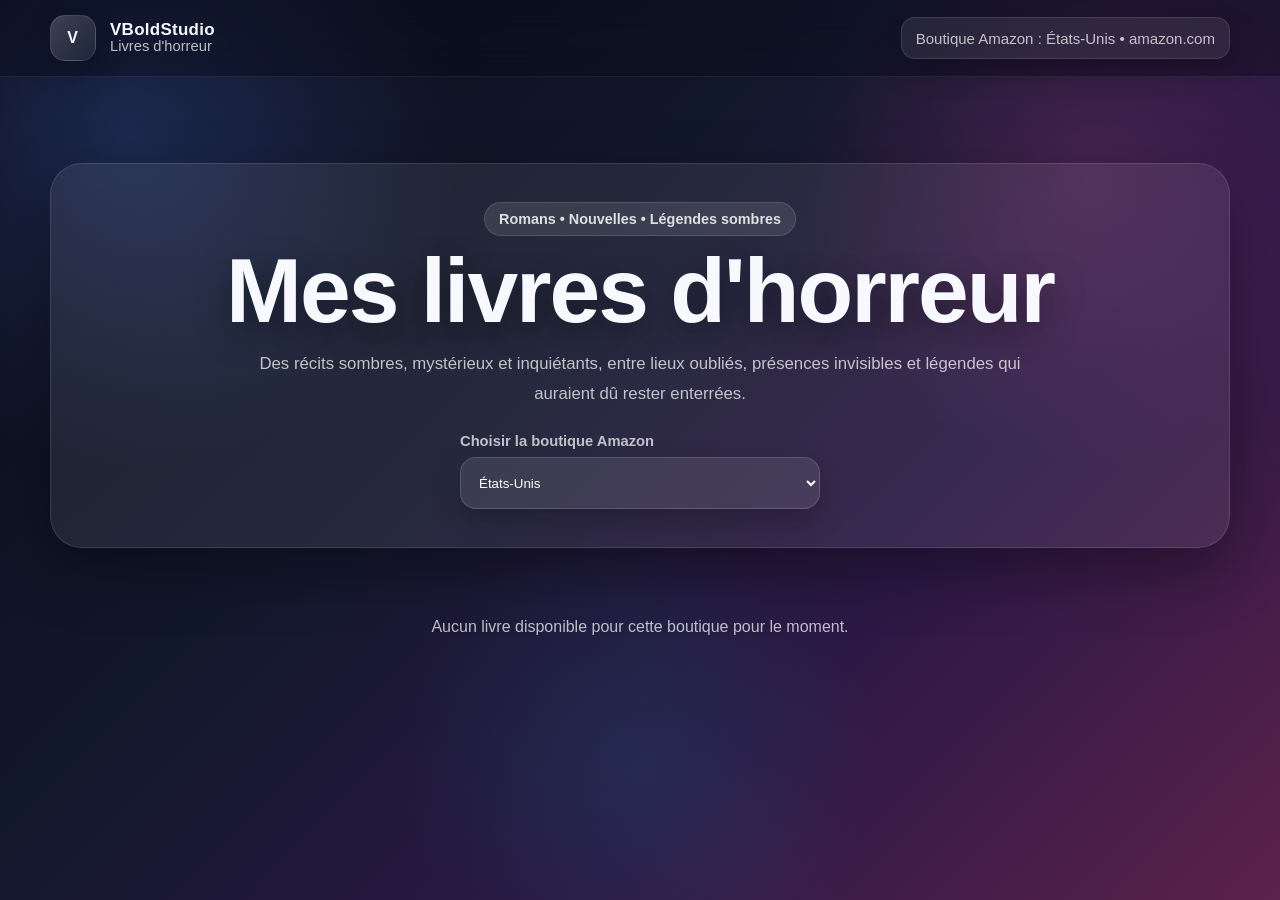
==== index.html @ 9770a22b "4" ====
﻿<!doctype html>
<html lang="fr">
<head>
  <meta charset="utf-8" />
  <meta name="viewport" content="width=device-width,initial-scale=1" />
  <title>Mes livres d'horreur</title>
  <meta name="description" content="Découvrez mes livres d'horreur, de mystère et de légendes sombres." />
  <link rel="stylesheet" href="css/style.css" />
</head>

<body>
  <header class="site-header">
    <div class="container nav">
      <a class="brand" href="index.html" aria-label="Retour à l'accueil">
        <div class="brand-mark">V</div>
        <div class="brand-text">
          <strong>VBoldStudio</strong>
          <span>Livres d'horreur</span>
        </div>
      </a>

      <div class="market-pill">
        <span id="marketNote">Boutique Amazon : détection…</span>
      </div>
    </div>
  </header>

  <main>
    <section class="hero">
      <div class="container">
        <div class="hero-card">
          <p class="eyebrow">Romans • Nouvelles • Légendes sombres</p>
          <h1>Mes livres d'horreur</h1>
          <p class="hero-text">
            Des récits sombres, mystérieux et inquiétants, entre lieux oubliés,
            présences invisibles et légendes qui auraient dû rester enterrées.
          </p>

          <div class="market-select-wrap">
            <label for="marketSelect">Choisir la boutique Amazon</label>
            <select id="marketSelect"></select>
          </div>
        </div>
      </div>
    </section>

    <section class="books-section">
      <div class="container">
        <div id="booksGrid" class="books-grid"></div>

        <p id="booksEmpty" class="books-empty" hidden>
          Aucun livre disponible pour cette boutique pour le moment.
        </p>
      </div>
    </section>
  </main>

  <script src="js/books.js"></script>
  <script src="js/index.js"></script>
</body>
</html>
---- css/style.css ----
﻿:root{
  --bg-1:#090b16;
  --bg-2:#12182c;
  --bg-3:#2c1845;
  --bg-4:#5b224c;
  --text:#f8f9ff;
  --muted:rgba(255,255,255,.72);
  --soft:rgba(255,255,255,.10);
  --soft-2:rgba(255,255,255,.16);
  --shadow:0 22px 60px rgba(0,0,0,.36);
  --shadow-soft:0 12px 30px rgba(0,0,0,.24);
  --max-width:1180px;
}

*{
  box-sizing:border-box;
}

html,
body{
  margin:0;
  padding:0;
}

body{
  min-height:100vh;
  font-family:"Segoe UI", Tahoma, Geneva, Verdana, sans-serif;
  color:var(--text);
  background:
    radial-gradient(circle at 10% 15%, rgba(88,130,255,.22), transparent 24%),
    radial-gradient(circle at 85% 20%, rgba(255,90,180,.16), transparent 22%),
    radial-gradient(circle at 50% 85%, rgba(0,220,255,.09), transparent 24%),
    linear-gradient(135deg, var(--bg-1), var(--bg-2) 38%, var(--bg-3) 68%, var(--bg-4));
  overflow-x:hidden;
}

body::before{
  content:"";
  position:fixed;
  inset:0;
  pointer-events:none;
  opacity:.16;
  background:
    linear-gradient(rgba(255,255,255,.04) 1px, transparent 1px),
    linear-gradient(90deg, rgba(255,255,255,.04) 1px, transparent 1px);
  background-size:38px 38px;
  mask-image:linear-gradient(to bottom, rgba(0,0,0,.5), rgba(0,0,0,.08));
}

a{
  color:inherit;
  text-decoration:none;
}

img{
  display:block;
  max-width:100%;
}

.container{
  width:min(var(--max-width), calc(100% - 32px));
  margin:0 auto;
}

.site-header{
  position:sticky;
  top:0;
  z-index:50;
  background:rgba(8,10,20,.36);
  border-bottom:1px solid rgba(255,255,255,.07);
  backdrop-filter:blur(16px);
  -webkit-backdrop-filter:blur(16px);
}

.nav{
  min-height:76px;
  display:flex;
  align-items:center;
  justify-content:space-between;
  gap:18px;
}

.brand{
  display:flex;
  align-items:center;
  gap:14px;
  min-width:0;
}

.brand-mark{
  width:46px;
  height:46px;
  border-radius:15px;
  display:grid;
  place-items:center;
  flex:0 0 46px;
  font-weight:900;
  letter-spacing:.06em;
  border:1px solid rgba(255,255,255,.14);
  background:linear-gradient(135deg, rgba(255,255,255,.20), rgba(255,255,255,.06));
  box-shadow:0 10px 28px rgba(0,0,0,.22);
}

.brand-text{
  display:flex;
  flex-direction:column;
  line-height:1.08;
}

.brand-text strong{
  font-size:1.06rem;
  letter-spacing:.3px;
}

.brand-text span{
  color:var(--muted);
  font-size:.92rem;
}

.market-pill span{
  display:inline-flex;
  align-items:center;
  min-height:42px;
  padding:10px 14px;
  border-radius:14px;
  background:rgba(255,255,255,.08);
  border:1px solid rgba(255,255,255,.11);
  color:var(--muted);
  box-shadow:var(--shadow-soft);
  text-align:center;
  font-size:.94rem;
}

.hero{
  padding:86px 0 26px;
}

.hero-card{
  position:relative;
  overflow:hidden;
  padding:38px;
  border-radius:32px;
  background:rgba(255,255,255,.075);
  border:1px solid rgba(255,255,255,.11);
  box-shadow:var(--shadow);
  text-align:center;
}

.eyebrow{
  margin:0 0 13px;
  display:inline-flex;
  align-items:center;
  justify-content:center;
  min-height:34px;
  padding:7px 14px;
  border-radius:999px;
  background:rgba(255,255,255,.10);
  border:1px solid rgba(255,255,255,.12);
  color:rgba(255,255,255,.84);
  font-size:.9rem;
  font-weight:700;
}

h1{
  margin:0 0 16px;
  font-size:clamp(3rem, 8vw, 5.7rem);
  line-height:.92;
  letter-spacing:-2px;
  text-shadow:0 12px 34px rgba(0,0,0,.40);
}

.hero-text{
  margin:0 auto 24px;
  max-width:780px;
  color:var(--muted);
  font-size:1.05rem;
  line-height:1.8;
}

.market-select-wrap{
  width:min(360px, 100%);
  margin:0 auto;
  text-align:left;
}

.market-select-wrap label{
  display:block;
  margin:0 0 8px;
  color:var(--muted);
  font-size:.92rem;
  font-weight:700;
}

.market-select-wrap select{
  width:100%;
  min-height:52px;
  padding:0 14px;
  border-radius:16px;
  border:1px solid rgba(255,255,255,.15);
  background:rgba(255,255,255,.09);
  color:#fff;
  outline:none;
  box-shadow:var(--shadow-soft);
}

.market-select-wrap option{
  color:#111;
}

.books-section{
  padding:22px 0 60px;
}

.books-grid{
  display:grid;
  grid-template-columns:repeat(4, minmax(0, 1fr));
  gap:22px;
}

.book-card{
  display:flex;
  flex-direction:column;
  min-height:100%;
  padding:16px;
  border-radius:26px;
  background:rgba(255,255,255,.075);
  border:1px solid rgba(255,255,255,.11);
  box-shadow:var(--shadow);
  transition:transform .26s ease, background .26s ease, border-color .26s ease;
}

.book-card:hover{
  transform:translateY(-7px);
  background:rgba(255,255,255,.11);
  border-color:rgba(255,255,255,.22);
}

.book-cover-link{
  display:block;
  border-radius:21px;
  overflow:hidden;
  background:rgba(255,255,255,.05);
  border:1px solid rgba(255,255,255,.10);
}

.book-cover{
  width:100%;
  aspect-ratio:2/3;
  object-fit:cover;
}

.book-title{
  margin:15px 0 14px;
  font-size:1.05rem;
  font-weight:900;
  line-height:1.28;
}

.amazon-btn{
  margin-top:auto;
  min-height:48px;
  width:100%;
  display:inline-flex;
  align-items:center;
  justify-content:center;
  padding:12px 15px;
  border-radius:15px;
  border:1px solid rgba(255,255,255,.15);
  background:rgba(255,255,255,.105);
  color:#fff;
  font-weight:850;
  text-align:center;
  transition:background .22s ease, transform .22s ease;
}

.amazon-btn:hover{
  background:rgba(255,255,255,.17);
  transform:translateY(-1px);
}

.books-empty{
  margin:22px 0 0;
  text-align:center;
  color:var(--muted);
}

.detail-section{
  padding:70px 0;
}

.detail-card{
  display:grid;
  grid-template-columns:minmax(260px, 380px) 1fr;
  gap:34px;
  align-items:start;
  padding:28px;
  border-radius:32px;
  background:rgba(255,255,255,.075);
  border:1px solid rgba(255,255,255,.11);
  box-shadow:var(--shadow);
}

.detail-cover{
  width:100%;
  border-radius:24px;
  overflow:hidden;
  border:1px solid rgba(255,255,255,.12);
  box-shadow:0 18px 44px rgba(0,0,0,.32);
}

.detail-cover img{
  width:100%;
  aspect-ratio:2/3;
  object-fit:cover;
}

.detail-content h1{
  margin:0 0 18px;
  font-size:clamp(2.2rem, 5vw, 4rem);
}

.detail-content p{
  margin:0 0 18px;
  color:rgba(255,255,255,.76);
  line-height:1.85;
  font-size:1.05rem;
}

.detail-actions{
  display:flex;
  flex-wrap:wrap;
  gap:12px;
  margin-top:24px;
}

.back-btn{
  min-height:48px;
  display:inline-flex;
  align-items:center;
  justify-content:center;
  padding:12px 16px;
  border-radius:15px;
  border:1px solid rgba(255,255,255,.13);
  background:rgba(255,255,255,.07);
  font-weight:800;
}

@media (max-width:1060px){
  .books-grid{
    grid-template-columns:repeat(3, minmax(0, 1fr));
  }
}

@media (max-width:820px){
  .detail-card{
    grid-template-columns:1fr;
  }

  .detail-cover{
    max-width:420px;
    margin:0 auto;
  }
}

@media (max-width:760px){
  .container{
    width:min(var(--max-width), calc(100% - 24px));
  }

  .nav{
    min-height:auto;
    padding:13px 0;
    flex-direction:column;
    justify-content:center;
  }

  .market-pill,
  .market-pill span{
    width:100%;
    justify-content:center;
  }

  .hero{
    padding:48px 0 20px;
  }

  .hero-card{
    padding:25px;
  }

  .books-grid{
    grid-template-columns:repeat(2, minmax(0, 1fr));
    gap:14px;
  }

  .book-card{
    padding:13px;
    border-radius:22px;
  }
}

@media (max-width:520px){
  .container{
    width:min(var(--max-width), calc(100% - 18px));
  }

  .hero-card,
  .detail-card{
    padding:20px 16px;
    border-radius:26px;
  }

  .books-grid{
    grid-template-columns:1fr;
  }
}
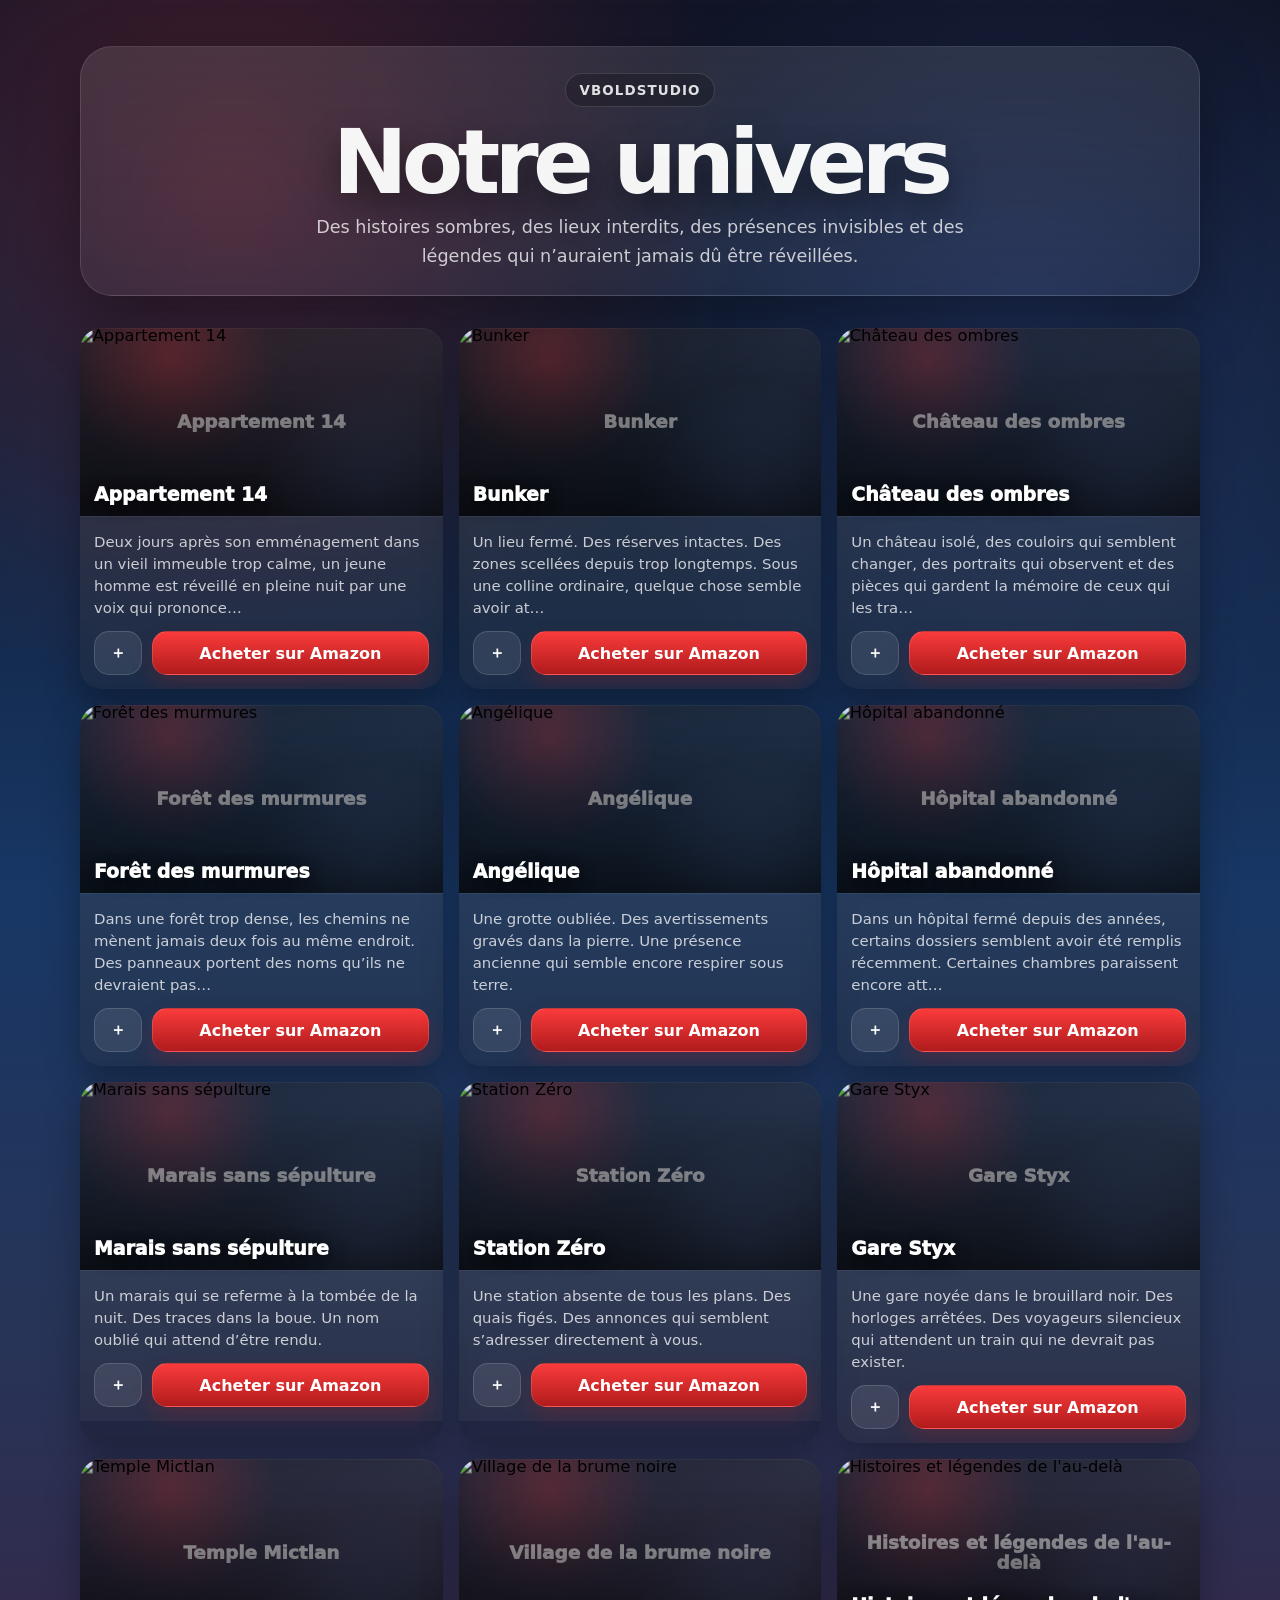
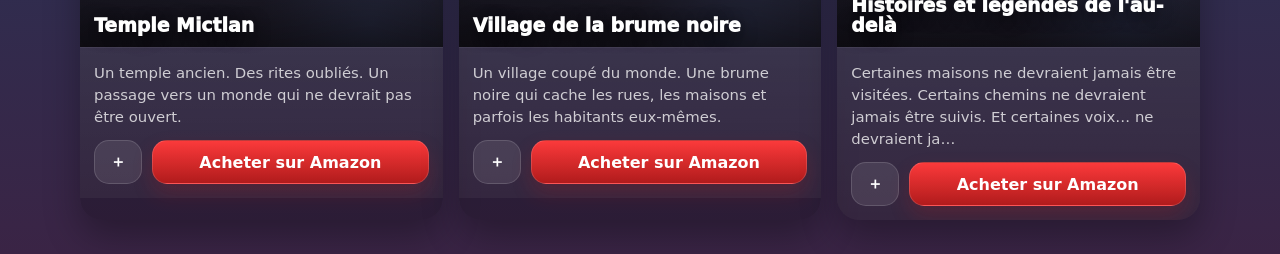
==== commit c2714bef: "4" ====
--- a/index.html
+++ b/index.html
@@ -1,59 +1,46 @@
-﻿<!doctype html>
+<!doctype html>
 <html lang="fr">
 <head>
   <meta charset="utf-8" />
-  <meta name="viewport" content="width=device-width,initial-scale=1" />
-  <title>Mes livres d'horreur</title>
-  <meta name="description" content="Découvrez mes livres d'horreur, de mystère et de légendes sombres." />
+  <meta name="viewport" content="width=device-width,initial-scale=1,viewport-fit=cover" />
+  <title>Notre univers | VBoldStudio</title>
+  <meta name="description" content="Découvrez notre univers d’horreur : romans, nouvelles et légendes sombres." />
   <link rel="stylesheet" href="css/style.css" />
 </head>
 
 <body>
-  <header class="site-header">
-    <div class="container nav">
-      <a class="brand" href="index.html" aria-label="Retour à l'accueil">
-        <div class="brand-mark">V</div>
-        <div class="brand-text">
-          <strong>VBoldStudio</strong>
-          <span>Livres d'horreur</span>
-        </div>
-      </a>
-
-      <div class="market-pill">
-        <span id="marketNote">Boutique Amazon : détection…</span>
-      </div>
-    </div>
-  </header>
-
-  <main>
-    <section class="hero">
-      <div class="container">
-        <div class="hero-card">
-          <p class="eyebrow">Romans • Nouvelles • Légendes sombres</p>
-          <h1>Mes livres d'horreur</h1>
-          <p class="hero-text">
-            Des récits sombres, mystérieux et inquiétants, entre lieux oubliés,
-            présences invisibles et légendes qui auraient dû rester enterrées.
-          </p>
-
-          <div class="market-select-wrap">
-            <label for="marketSelect">Choisir la boutique Amazon</label>
-            <select id="marketSelect"></select>
-          </div>
-        </div>
+  <main class="page-shell">
+    <section class="hero" aria-labelledby="mainTitle">
+      <div class="hero-inner">
+        <div class="studio-pill">VBoldStudio</div>
+        <h1 id="mainTitle">Notre univers</h1>
+        <p class="hero-text">
+          Des histoires sombres, des lieux interdits, des présences invisibles et des légendes qui n’auraient jamais dû être réveillées.
+        </p>
       </div>
     </section>
 
-    <section class="books-section">
-      <div class="container">
-        <div id="booksGrid" class="books-grid"></div>
-
-        <p id="booksEmpty" class="books-empty" hidden>
-          Aucun livre disponible pour cette boutique pour le moment.
-        </p>
-      </div>
+    <section class="books-section" aria-label="Livres disponibles">
+      <div id="booksGrid" class="books-grid"></div>
     </section>
   </main>
+
+  <div id="bookModal" class="book-modal" hidden aria-hidden="true">
+    <div class="book-modal-backdrop" data-close-modal></div>
+    <article class="book-modal-card" role="dialog" aria-modal="true" aria-labelledby="modalTitle">
+      <button class="modal-close" type="button" data-close-modal aria-label="Fermer">×</button>
+      <div class="modal-cover-wrap">
+        <img id="modalCover" class="modal-cover" alt="" />
+        <div id="modalCoverFallback" class="modal-cover-fallback" hidden></div>
+      </div>
+      <div class="modal-content">
+        <p class="modal-kicker">Livre d’horreur</p>
+        <h2 id="modalTitle"></h2>
+        <div id="modalSummary" class="modal-summary"></div>
+        <a id="modalAmazonBtn" class="amazon-btn amazon-btn-main" href="#" target="_blank" rel="noopener noreferrer">Acheter sur Amazon</a>
+      </div>
+    </article>
+  </div>
 
   <script src="js/books.js"></script>
   <script src="js/index.js"></script>
--- a/css/style.css
+++ b/css/style.css
@@ -1,416 +1,368 @@
-﻿:root{
-  --bg-1:#090b16;
-  --bg-2:#12182c;
-  --bg-3:#2c1845;
-  --bg-4:#5b224c;
-  --text:#f8f9ff;
-  --muted:rgba(255,255,255,.72);
-  --soft:rgba(255,255,255,.10);
-  --soft-2:rgba(255,255,255,.16);
-  --shadow:0 22px 60px rgba(0,0,0,.36);
-  --shadow-soft:0 12px 30px rgba(0,0,0,.24);
-  --max-width:1180px;
-}
-
-*{
-  box-sizing:border-box;
-}
-
-html,
-body{
-  margin:0;
-  padding:0;
-}
-
+:root{
+  --vc-bg0:#101426;
+  --vc-bg1:#171d34;
+  --vc-bg2:#1d2947;
+  --vc-accent:#ff3b3b;
+  --vc-accent2:#b71b1b;
+  --vc-gold:#ffd27a;
+  --vc-text:rgba(255,255,255,.96);
+  --vc-muted:rgba(255,255,255,.76);
+  --vc-soft:rgba(255,255,255,.10);
+  --vc-border:rgba(255,255,255,.13);
+  --vc-shadow:0 24px 60px rgba(0,0,0,.38);
+  --vc-card-r:22px;
+}
+
+*{ box-sizing:border-box; }
+html,body{ margin:0; padding:0; min-height:100%; }
+html{ background:#101426; }
 body{
   min-height:100vh;
-  font-family:"Segoe UI", Tahoma, Geneva, Verdana, sans-serif;
-  color:var(--text);
+  color:var(--vc-text);
+  font-family:Inter, "Segoe UI", system-ui, -apple-system, BlinkMacSystemFont, Arial, sans-serif;
+  overflow-x:hidden;
   background:
-    radial-gradient(circle at 10% 15%, rgba(88,130,255,.22), transparent 24%),
-    radial-gradient(circle at 85% 20%, rgba(255,90,180,.16), transparent 22%),
-    radial-gradient(circle at 50% 85%, rgba(0,220,255,.09), transparent 24%),
-    linear-gradient(135deg, var(--bg-1), var(--bg-2) 38%, var(--bg-3) 68%, var(--bg-4));
-  overflow-x:hidden;
-}
-
+    radial-gradient(circle at 18% 10%, rgba(255,59,59,.22), transparent 26%),
+    radial-gradient(circle at 80% 18%, rgba(94,130,255,.17), transparent 24%),
+    linear-gradient(180deg,#101426 0%,#11203a 22%,#183765 48%,#273457 72%,#3a2445 100%);
+}
 body::before{
   content:"";
   position:fixed;
   inset:0;
   pointer-events:none;
-  opacity:.16;
+  opacity:.18;
   background:
-    linear-gradient(rgba(255,255,255,.04) 1px, transparent 1px),
+    linear-gradient(rgba(255,255,255,.045) 1px, transparent 1px),
     linear-gradient(90deg, rgba(255,255,255,.04) 1px, transparent 1px);
   background-size:38px 38px;
-  mask-image:linear-gradient(to bottom, rgba(0,0,0,.5), rgba(0,0,0,.08));
-}
-
-a{
-  color:inherit;
-  text-decoration:none;
-}
-
-img{
-  display:block;
-  max-width:100%;
-}
-
-.container{
-  width:min(var(--max-width), calc(100% - 32px));
+  mask-image:linear-gradient(to bottom, rgba(0,0,0,.8), rgba(0,0,0,.04));
+}
+a{ color:inherit; text-decoration:none; }
+button{ font:inherit; }
+img{ display:block; max-width:100%; }
+
+.page-shell{
+  position:relative;
+  z-index:1;
+  width:min(1120px, calc(100% - 24px));
   margin:0 auto;
-}
-
-.site-header{
-  position:sticky;
-  top:0;
-  z-index:50;
-  background:rgba(8,10,20,.36);
-  border-bottom:1px solid rgba(255,255,255,.07);
-  backdrop-filter:blur(16px);
-  -webkit-backdrop-filter:blur(16px);
-}
-
-.nav{
-  min-height:76px;
-  display:flex;
-  align-items:center;
-  justify-content:space-between;
-  gap:18px;
-}
-
-.brand{
-  display:flex;
-  align-items:center;
-  gap:14px;
-  min-width:0;
-}
-
-.brand-mark{
-  width:46px;
-  height:46px;
-  border-radius:15px;
-  display:grid;
-  place-items:center;
-  flex:0 0 46px;
-  font-weight:900;
-  letter-spacing:.06em;
-  border:1px solid rgba(255,255,255,.14);
-  background:linear-gradient(135deg, rgba(255,255,255,.20), rgba(255,255,255,.06));
-  box-shadow:0 10px 28px rgba(0,0,0,.22);
-}
-
-.brand-text{
-  display:flex;
-  flex-direction:column;
-  line-height:1.08;
-}
-
-.brand-text strong{
-  font-size:1.06rem;
-  letter-spacing:.3px;
-}
-
-.brand-text span{
-  color:var(--muted);
-  font-size:.92rem;
-}
-
-.market-pill span{
-  display:inline-flex;
-  align-items:center;
-  min-height:42px;
-  padding:10px 14px;
-  border-radius:14px;
-  background:rgba(255,255,255,.08);
-  border:1px solid rgba(255,255,255,.11);
-  color:var(--muted);
-  box-shadow:var(--shadow-soft);
+  padding:calc(22px + env(safe-area-inset-top)) 0 max(34px, calc(28px + env(safe-area-inset-bottom)));
+}
+
+.hero{
+  min-height:220px;
+  display:flex;
+  align-items:flex-end;
+  justify-content:center;
+  padding:24px 0 18px;
+}
+.hero-inner{
+  width:100%;
   text-align:center;
-  font-size:.94rem;
-}
-
-.hero{
-  padding:86px 0 26px;
-}
-
-.hero-card{
-  position:relative;
-  overflow:hidden;
-  padding:38px;
+  padding:26px 18px 24px;
   border-radius:32px;
-  background:rgba(255,255,255,.075);
-  border:1px solid rgba(255,255,255,.11);
-  box-shadow:var(--shadow);
-  text-align:center;
-}
-
-.eyebrow{
-  margin:0 0 13px;
+  border:1px solid rgba(255,255,255,.12);
+  background:linear-gradient(180deg, rgba(255,255,255,.105), rgba(255,255,255,.052));
+  box-shadow:var(--vc-shadow);
+  backdrop-filter:blur(10px);
+  -webkit-backdrop-filter:blur(10px);
+}
+.studio-pill{
   display:inline-flex;
   align-items:center;
   justify-content:center;
   min-height:34px;
   padding:7px 14px;
   border-radius:999px;
-  background:rgba(255,255,255,.10);
-  border:1px solid rgba(255,255,255,.12);
-  color:rgba(255,255,255,.84);
-  font-size:.9rem;
-  font-weight:700;
-}
-
+  color:rgba(255,255,255,.86);
+  background:rgba(0,0,0,.22);
+  border:1px solid rgba(255,255,255,.13);
+  font-size:.84rem;
+  font-weight:850;
+  letter-spacing:.08em;
+  text-transform:uppercase;
+}
 h1{
-  margin:0 0 16px;
-  font-size:clamp(3rem, 8vw, 5.7rem);
+  margin:14px 0 10px;
+  font-size:clamp(2.55rem, 11vw, 5.6rem);
   line-height:.92;
-  letter-spacing:-2px;
-  text-shadow:0 12px 34px rgba(0,0,0,.40);
-}
-
+  letter-spacing:-.065em;
+  text-shadow:0 14px 34px rgba(0,0,0,.48);
+}
 .hero-text{
-  margin:0 auto 24px;
-  max-width:780px;
-  color:var(--muted);
-  font-size:1.05rem;
-  line-height:1.8;
-}
-
-.market-select-wrap{
-  width:min(360px, 100%);
+  width:min(720px, 100%);
   margin:0 auto;
-  text-align:left;
-}
-
-.market-select-wrap label{
-  display:block;
-  margin:0 0 8px;
-  color:var(--muted);
-  font-size:.92rem;
-  font-weight:700;
-}
-
-.market-select-wrap select{
-  width:100%;
-  min-height:52px;
-  padding:0 14px;
-  border-radius:16px;
-  border:1px solid rgba(255,255,255,.15);
-  background:rgba(255,255,255,.09);
-  color:#fff;
-  outline:none;
-  box-shadow:var(--shadow-soft);
-}
-
-.market-select-wrap option{
-  color:#111;
-}
-
-.books-section{
-  padding:22px 0 60px;
-}
-
+  color:var(--vc-muted);
+  font-size:clamp(.98rem, 3.7vw, 1.1rem);
+  line-height:1.65;
+}
+
+.books-section{ padding:14px 0 0; }
 .books-grid{
   display:grid;
-  grid-template-columns:repeat(4, minmax(0, 1fr));
-  gap:22px;
-}
-
+  grid-template-columns:repeat(3, minmax(0, 1fr));
+  gap:16px;
+}
 .book-card{
+  position:relative;
+  overflow:hidden;
+  min-height:310px;
+  border:0;
+  border-radius:var(--vc-card-r);
+  background:rgba(0,0,0,.22);
+  box-shadow:0 16px 36px rgba(0,0,0,.30), 0 1px 0 rgba(255,255,255,.05) inset;
+  transform:translateZ(0);
+}
+.book-visual-button{
+  position:relative;
+  display:block;
+  width:100%;
+  height:188px;
+  padding:0;
+  border:0;
+  cursor:pointer;
+  background:linear-gradient(135deg, rgba(255,255,255,.08), rgba(255,255,255,.02));
+  text-align:left;
+  -webkit-tap-highlight-color:transparent;
+}
+.book-card-img{
+  width:100%;
+  height:100%;
+  object-fit:cover;
+  object-position:center;
+  filter:saturate(.96) contrast(1.06);
+  transform:scale(1.02);
+}
+.book-image-fallback{
+  position:absolute;
+  inset:0;
+  display:flex;
+  align-items:center;
+  justify-content:center;
+  padding:18px;
+  color:rgba(255,255,255,.72);
+  text-align:center;
+  font-weight:950;
+  font-size:1.15rem;
+  line-height:1.12;
+  background:
+    radial-gradient(circle at 25% 18%, rgba(255,59,59,.26), transparent 34%),
+    radial-gradient(circle at 80% 88%, rgba(120,160,255,.20), transparent 34%),
+    linear-gradient(135deg, rgba(0,0,0,.26), rgba(255,255,255,.065));
+}
+.book-visual-button::after{
+  content:"";
+  position:absolute;
+  inset:0;
+  pointer-events:none;
+  background:linear-gradient(180deg, rgba(0,0,0,.02), rgba(0,0,0,.70));
+}
+.book-title-overlay{
+  position:absolute;
+  left:14px;
+  right:14px;
+  bottom:12px;
+  z-index:2;
+  color:#fff;
+  font-size:1.18rem;
+  line-height:1.08;
+  font-weight:950;
+  text-shadow:0 4px 16px rgba(0,0,0,.72);
+}
+.book-body{
+  min-height:122px;
   display:flex;
   flex-direction:column;
-  min-height:100%;
-  padding:16px;
-  border-radius:26px;
-  background:rgba(255,255,255,.075);
-  border:1px solid rgba(255,255,255,.11);
-  box-shadow:var(--shadow);
-  transition:transform .26s ease, background .26s ease, border-color .26s ease;
-}
-
-.book-card:hover{
-  transform:translateY(-7px);
-  background:rgba(255,255,255,.11);
-  border-color:rgba(255,255,255,.22);
-}
-
-.book-cover-link{
-  display:block;
-  border-radius:21px;
+  gap:12px;
+  padding:14px;
+  background:linear-gradient(180deg, rgba(255,255,255,.085), rgba(255,255,255,.045));
+  border-top:1px solid rgba(255,255,255,.10);
+}
+.book-short{
+  margin:0;
+  color:rgba(255,255,255,.76);
+  font-size:.93rem;
+  line-height:1.48;
+}
+.book-actions{
+  display:flex;
+  gap:10px;
+  align-items:center;
+  margin-top:auto;
+}
+.details-btn,
+.amazon-btn{
+  min-height:44px;
+  display:inline-flex;
+  align-items:center;
+  justify-content:center;
+  border-radius:15px;
+  border:1px solid rgba(255,255,255,.14);
+  font-weight:900;
+  text-align:center;
+  cursor:pointer;
+  -webkit-tap-highlight-color:transparent;
+}
+.details-btn{
+  flex:0 0 auto;
+  width:48px;
+  padding:0;
+  color:#fff;
+  background:rgba(255,255,255,.095);
+}
+.amazon-btn{
+  flex:1 1 auto;
+  padding:11px 13px;
+  color:#fff;
+  background:linear-gradient(180deg, rgba(255,59,59,.98), rgba(183,27,27,.96));
+  box-shadow:0 10px 20px rgba(183,27,27,.22);
+}
+.book-card,
+.amazon-btn,
+.details-btn{
+  transition:transform .2s ease, filter .2s ease, background .2s ease;
+}
+@media (hover:hover){
+  .book-card:hover{ transform:translateY(-4px); }
+  .amazon-btn:hover,.details-btn:hover{ filter:brightness(1.08); transform:translateY(-1px); }
+}
+
+.book-modal{
+  position:fixed;
+  inset:0;
+  z-index:999;
+  display:flex;
+  align-items:center;
+  justify-content:center;
+  padding:18px;
+}
+.book-modal[hidden]{ display:none; }
+.book-modal-backdrop{
+  position:absolute;
+  inset:0;
+  background:rgba(2,4,10,.76);
+  backdrop-filter:blur(10px);
+  -webkit-backdrop-filter:blur(10px);
+}
+.book-modal-card{
+  position:relative;
+  width:min(920px, 100%);
+  max-height:min(88vh, 860px);
+  display:grid;
+  grid-template-columns:minmax(230px, 330px) 1fr;
+  gap:18px;
+  padding:18px;
+  overflow:auto;
+  border-radius:30px;
+  border:1px solid rgba(255,255,255,.15);
+  background:linear-gradient(180deg, rgba(28,34,60,.98), rgba(17,22,42,.98));
+  box-shadow:0 28px 80px rgba(0,0,0,.58);
+}
+.modal-close{
+  position:absolute;
+  top:12px;
+  right:12px;
+  z-index:5;
+  width:42px;
+  height:42px;
+  border:1px solid rgba(255,255,255,.17);
+  border-radius:999px;
+  color:#fff;
+  background:rgba(0,0,0,.34);
+  font-size:1.7rem;
+  line-height:1;
+  cursor:pointer;
+}
+.modal-cover-wrap{
+  position:relative;
   overflow:hidden;
-  background:rgba(255,255,255,.05);
-  border:1px solid rgba(255,255,255,.10);
-}
-
-.book-cover{
+  min-height:360px;
+  border-radius:24px;
+  border:1px solid rgba(255,255,255,.13);
+  background:rgba(0,0,0,.18);
+}
+.modal-cover{
   width:100%;
-  aspect-ratio:2/3;
+  height:100%;
+  min-height:360px;
   object-fit:cover;
 }
-
-.book-title{
-  margin:15px 0 14px;
-  font-size:1.05rem;
-  font-weight:900;
-  line-height:1.28;
-}
-
-.amazon-btn{
-  margin-top:auto;
-  min-height:48px;
-  width:100%;
-  display:inline-flex;
-  align-items:center;
-  justify-content:center;
-  padding:12px 15px;
-  border-radius:15px;
-  border:1px solid rgba(255,255,255,.15);
-  background:rgba(255,255,255,.105);
-  color:#fff;
-  font-weight:850;
+.modal-cover-fallback{
+  position:absolute;
+  inset:0;
+  display:flex;
+  align-items:center;
+  justify-content:center;
+  padding:22px;
   text-align:center;
-  transition:background .22s ease, transform .22s ease;
-}
-
-.amazon-btn:hover{
-  background:rgba(255,255,255,.17);
-  transform:translateY(-1px);
-}
-
-.books-empty{
-  margin:22px 0 0;
-  text-align:center;
-  color:var(--muted);
-}
-
-.detail-section{
-  padding:70px 0;
-}
-
-.detail-card{
-  display:grid;
-  grid-template-columns:minmax(260px, 380px) 1fr;
-  gap:34px;
-  align-items:start;
-  padding:28px;
-  border-radius:32px;
-  background:rgba(255,255,255,.075);
-  border:1px solid rgba(255,255,255,.11);
-  box-shadow:var(--shadow);
-}
-
-.detail-cover{
-  width:100%;
-  border-radius:24px;
-  overflow:hidden;
-  border:1px solid rgba(255,255,255,.12);
-  box-shadow:0 18px 44px rgba(0,0,0,.32);
-}
-
-.detail-cover img{
-  width:100%;
-  aspect-ratio:2/3;
-  object-fit:cover;
-}
-
-.detail-content h1{
-  margin:0 0 18px;
-  font-size:clamp(2.2rem, 5vw, 4rem);
-}
-
-.detail-content p{
-  margin:0 0 18px;
-  color:rgba(255,255,255,.76);
-  line-height:1.85;
-  font-size:1.05rem;
-}
-
-.detail-actions{
-  display:flex;
-  flex-wrap:wrap;
-  gap:12px;
-  margin-top:24px;
-}
-
-.back-btn{
-  min-height:48px;
-  display:inline-flex;
-  align-items:center;
-  justify-content:center;
-  padding:12px 16px;
-  border-radius:15px;
-  border:1px solid rgba(255,255,255,.13);
-  background:rgba(255,255,255,.07);
-  font-weight:800;
-}
-
-@media (max-width:1060px){
-  .books-grid{
-    grid-template-columns:repeat(3, minmax(0, 1fr));
+  font-size:1.45rem;
+  line-height:1.1;
+  font-weight:950;
+  color:rgba(255,255,255,.78);
+  background:
+    radial-gradient(circle at 22% 20%, rgba(255,59,59,.28), transparent 36%),
+    linear-gradient(135deg, rgba(255,255,255,.08), rgba(0,0,0,.22));
+}
+.modal-content{
+  min-width:0;
+  padding:10px 8px 8px;
+}
+.modal-kicker{
+  margin:0 0 8px;
+  color:var(--vc-gold);
+  font-size:.82rem;
+  font-weight:950;
+  letter-spacing:.11em;
+  text-transform:uppercase;
+}
+.modal-content h2{
+  margin:0 0 14px;
+  font-size:clamp(2rem, 5vw, 3.6rem);
+  line-height:.95;
+  letter-spacing:-.045em;
+}
+.modal-summary p{
+  margin:0 0 13px;
+  color:rgba(255,255,255,.78);
+  font-size:1rem;
+  line-height:1.7;
+}
+.amazon-btn-main{
+  width:min(340px, 100%);
+  margin-top:8px;
+}
+
+@media (max-width:900px){
+  .books-grid{ grid-template-columns:repeat(2, minmax(0, 1fr)); }
+}
+@media (max-width:640px){
+  .page-shell{ width:min(100% - 16px, 1120px); padding-top:12px; }
+  .hero{ min-height:auto; padding:12px 0 12px; }
+  .hero-inner{ padding:22px 14px 20px; border-radius:26px; }
+  .books-grid{ grid-template-columns:1fr; gap:13px; }
+  .book-card{ min-height:0; border-radius:20px; }
+  .book-visual-button{ height:168px; }
+  .book-body{ padding:13px; }
+  .book-short{ font-size:.92rem; }
+  .book-modal{ align-items:flex-end; padding:10px; }
+  .book-modal-card{
+    width:100%;
+    max-height:92vh;
+    grid-template-columns:1fr;
+    gap:12px;
+    padding:12px;
+    border-radius:25px;
   }
-}
-
-@media (max-width:820px){
-  .detail-card{
-    grid-template-columns:1fr;
-  }
-
-  .detail-cover{
-    max-width:420px;
-    margin:0 auto;
-  }
-}
-
-@media (max-width:760px){
-  .container{
-    width:min(var(--max-width), calc(100% - 24px));
-  }
-
-  .nav{
-    min-height:auto;
-    padding:13px 0;
-    flex-direction:column;
-    justify-content:center;
-  }
-
-  .market-pill,
-  .market-pill span{
-    width:100%;
-    justify-content:center;
-  }
-
-  .hero{
-    padding:48px 0 20px;
-  }
-
-  .hero-card{
-    padding:25px;
-  }
-
-  .books-grid{
-    grid-template-columns:repeat(2, minmax(0, 1fr));
-    gap:14px;
-  }
-
-  .book-card{
-    padding:13px;
-    border-radius:22px;
-  }
-}
-
-@media (max-width:520px){
-  .container{
-    width:min(var(--max-width), calc(100% - 18px));
-  }
-
-  .hero-card,
-  .detail-card{
-    padding:20px 16px;
-    border-radius:26px;
-  }
-
-  .books-grid{
-    grid-template-columns:1fr;
-  }
-}
+  .modal-cover-wrap{ min-height:0; max-width:260px; width:100%; margin:0 auto; }
+  .modal-cover{ min-height:0; aspect-ratio:2/3; }
+  .modal-cover-fallback{ font-size:1.15rem; }
+  .modal-content{ padding:0 2px 4px; }
+  .modal-summary p{ font-size:.96rem; line-height:1.58; }
+  .amazon-btn-main{ width:100%; }
+}
+@media (max-width:360px){
+  .book-visual-button{ height:148px; }
+  .book-actions{ gap:8px; }
+  .amazon-btn{ font-size:.92rem; }
+}
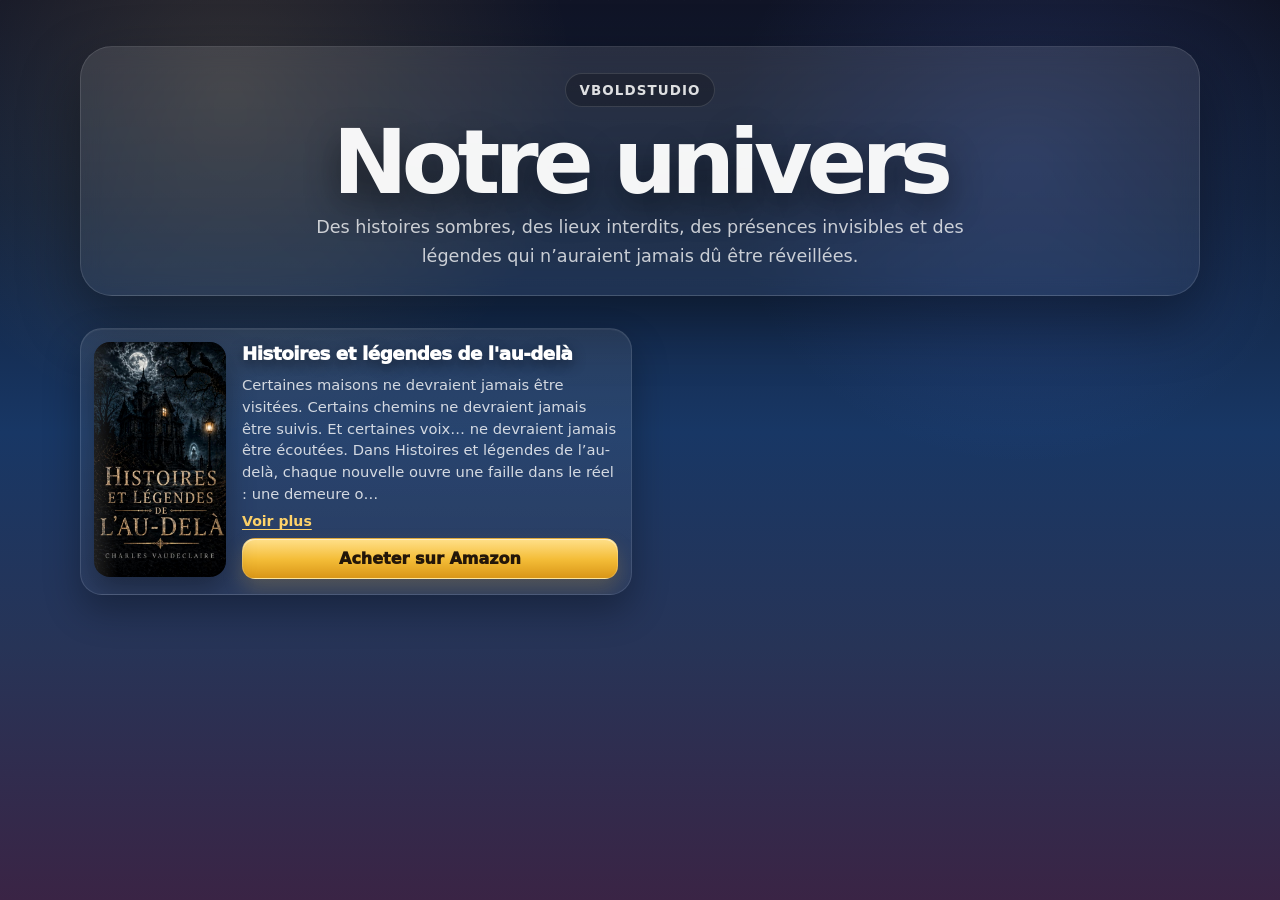
==== commit 9eb53113: "1" ====
--- a/index.html
+++ b/index.html
@@ -30,7 +30,10 @@
     <article class="book-modal-card" role="dialog" aria-modal="true" aria-labelledby="modalTitle">
       <button class="modal-close" type="button" data-close-modal aria-label="Fermer">×</button>
       <div class="modal-cover-wrap">
+        <button id="modalPrevBtn" class="modal-arrow modal-arrow--prev" type="button" data-modal-prev hidden aria-label="Image précédente">‹</button>
         <img id="modalCover" class="modal-cover" alt="" />
+        <button id="modalNextBtn" class="modal-arrow modal-arrow--next" type="button" data-modal-next hidden aria-label="Image suivante">›</button>
+        <div id="modalImageCount" class="modal-image-count" hidden></div>
         <div id="modalCoverFallback" class="modal-cover-fallback" hidden></div>
       </div>
       <div class="modal-content">
--- a/css/style.css
+++ b/css/style.css
@@ -2,12 +2,10 @@
   --vc-bg0:#101426;
   --vc-bg1:#171d34;
   --vc-bg2:#1d2947;
-  --vc-accent:#ff3b3b;
-  --vc-accent2:#b71b1b;
-  --vc-gold:#ffd27a;
+  --vc-gold:#ffd36a;
+  --vc-gold2:#e0a92f;
   --vc-text:rgba(255,255,255,.96);
   --vc-muted:rgba(255,255,255,.76);
-  --vc-soft:rgba(255,255,255,.10);
   --vc-border:rgba(255,255,255,.13);
   --vc-shadow:0 24px 60px rgba(0,0,0,.38);
   --vc-card-r:22px;
@@ -22,7 +20,7 @@
   font-family:Inter, "Segoe UI", system-ui, -apple-system, BlinkMacSystemFont, Arial, sans-serif;
   overflow-x:hidden;
   background:
-    radial-gradient(circle at 18% 10%, rgba(255,59,59,.22), transparent 26%),
+    radial-gradient(circle at 18% 10%, rgba(255,210,122,.14), transparent 26%),
     radial-gradient(circle at 80% 18%, rgba(94,130,255,.17), transparent 24%),
     linear-gradient(180deg,#101426 0%,#11203a 22%,#183765 48%,#273457 72%,#3a2445 100%);
 }
@@ -99,133 +97,169 @@
 }
 
 .books-section{ padding:14px 0 0; }
+
 .books-grid{
   display:grid;
-  grid-template-columns:repeat(3, minmax(0, 1fr));
+  grid-template-columns:repeat(2, minmax(0, 1fr));
   gap:16px;
-}
+  align-items:stretch;
+}
+
 .book-card{
   position:relative;
+  display:grid !important;
+  grid-template-columns:132px minmax(0, 1fr);
+  grid-template-areas:"cover body";
+  gap:16px;
+  min-height:259px;
+  padding:13px;
   overflow:hidden;
-  min-height:310px;
-  border:0;
   border-radius:var(--vc-card-r);
-  background:rgba(0,0,0,.22);
+  background:linear-gradient(180deg, rgba(255,255,255,.085), rgba(255,255,255,.04));
+  border:1px solid rgba(255,255,255,.11);
   box-shadow:0 16px 36px rgba(0,0,0,.30), 0 1px 0 rgba(255,255,255,.05) inset;
   transform:translateZ(0);
 }
-.book-visual-button{
+
+.book-cover-button{
+  grid-area:cover;
   position:relative;
   display:block;
-  width:100%;
-  height:188px;
+  width:132px;
+  height:235px;
   padding:0;
+  overflow:hidden;
   border:0;
+  border-radius:16px;
   cursor:pointer;
-  background:linear-gradient(135deg, rgba(255,255,255,.08), rgba(255,255,255,.02));
-  text-align:left;
+  background:rgba(0,0,0,.18);
+  box-shadow:0 12px 28px rgba(0,0,0,.34);
   -webkit-tap-highlight-color:transparent;
 }
-.book-card-img{
-  width:100%;
-  height:100%;
-  object-fit:cover;
-  object-position:center;
-  filter:saturate(.96) contrast(1.06);
-  transform:scale(1.02);
-}
-.book-image-fallback{
-  position:absolute;
-  inset:0;
-  display:flex;
-  align-items:center;
-  justify-content:center;
-  padding:18px;
-  color:rgba(255,255,255,.72);
-  text-align:center;
-  font-weight:950;
-  font-size:1.15rem;
-  line-height:1.12;
-  background:
-    radial-gradient(circle at 25% 18%, rgba(255,59,59,.26), transparent 34%),
-    radial-gradient(circle at 80% 88%, rgba(120,160,255,.20), transparent 34%),
-    linear-gradient(135deg, rgba(0,0,0,.26), rgba(255,255,255,.065));
-}
-.book-visual-button::after{
+
+.book-cover-button::after{
   content:"";
   position:absolute;
   inset:0;
   pointer-events:none;
-  background:linear-gradient(180deg, rgba(0,0,0,.02), rgba(0,0,0,.70));
-}
-.book-title-overlay{
-  position:absolute;
-  left:14px;
-  right:14px;
-  bottom:12px;
-  z-index:2;
-  color:#fff;
-  font-size:1.18rem;
-  line-height:1.08;
-  font-weight:950;
-  text-shadow:0 4px 16px rgba(0,0,0,.72);
-}
+  background:linear-gradient(90deg, rgba(255,255,255,.12), transparent 18%, transparent 88%, rgba(0,0,0,.16));
+}
+
+.book-card-img{
+  display:block;
+  width:100%;
+  height:100%;
+  max-width:none;
+  object-fit:cover;
+  object-position:center;
+  filter:saturate(.98) contrast(1.05);
+}
+
+.book-card--no-cover{
+  grid-template-columns:1fr;
+  grid-template-areas:"body";
+}
+
 .book-body{
-  min-height:122px;
+  grid-area:body;
+  min-width:0;
   display:flex;
   flex-direction:column;
-  gap:12px;
-  padding:14px;
-  background:linear-gradient(180deg, rgba(255,255,255,.085), rgba(255,255,255,.045));
-  border-top:1px solid rgba(255,255,255,.10);
-}
+  gap:9px;
+  padding:2px 0;
+}
+
+.book-card-title{
+  margin:0;
+  color:#fff;
+  font-size:1.14rem;
+  line-height:1.13;
+  font-weight:950;
+  letter-spacing:-.025em;
+  text-shadow:0 4px 14px rgba(0,0,0,.45);
+}
+
 .book-short{
   margin:0;
-  color:rgba(255,255,255,.76);
-  font-size:.93rem;
+  color:rgba(255,255,255,.80);
+  font-size:.92rem;
   line-height:1.48;
 }
-.book-actions{
-  display:flex;
-  gap:10px;
-  align-items:center;
-  margin-top:auto;
-}
-.details-btn,
+
+.more-btn{
+  align-self:flex-start;
+  margin:-1px 0 0;
+  padding:0;
+  border:0;
+  color:var(--vc-gold);
+  background:transparent;
+  font-size:.88rem;
+  font-weight:900;
+  text-decoration:underline;
+  text-underline-offset:3px;
+  cursor:pointer;
+}
+
 .amazon-btn{
-  min-height:44px;
+  min-height:41px;
   display:inline-flex;
   align-items:center;
   justify-content:center;
-  border-radius:15px;
-  border:1px solid rgba(255,255,255,.14);
-  font-weight:900;
+  margin-top:auto;
+  padding:10px 13px;
+  border-radius:13px;
+  border:1px solid rgba(255,255,255,.16);
+  color:#231609;
+  background:linear-gradient(180deg, #ffe08a 0%, #f4bd38 52%, #d99617 100%);
+  box-shadow:0 10px 20px rgba(224,169,47,.22), inset 0 1px 0 rgba(255,255,255,.45);
+  font-weight:950;
   text-align:center;
   cursor:pointer;
   -webkit-tap-highlight-color:transparent;
 }
-.details-btn{
-  flex:0 0 auto;
-  width:48px;
-  padding:0;
-  color:#fff;
-  background:rgba(255,255,255,.095);
-}
-.amazon-btn{
-  flex:1 1 auto;
-  padding:11px 13px;
-  color:#fff;
-  background:linear-gradient(180deg, rgba(255,59,59,.98), rgba(183,27,27,.96));
-  box-shadow:0 10px 20px rgba(183,27,27,.22);
-}
+
 .book-card,
 .amazon-btn,
-.details-btn{
+.more-btn{
   transition:transform .2s ease, filter .2s ease, background .2s ease;
 }
+
 @media (hover:hover){
   .book-card:hover{ transform:translateY(-4px); }
-  .amazon-btn:hover,.details-btn:hover{ filter:brightness(1.08); transform:translateY(-1px); }
+  .amazon-btn:hover,
+  .more-btn:hover{ filter:brightness(1.08); transform:translateY(-1px); }
+}
+
+@media (max-width:900px){
+  .books-grid{ grid-template-columns:1fr; }
+  .book-card{ grid-template-columns:128px minmax(0, 1fr); min-height:252px; }
+  .book-cover-button{ width:128px; height:228px; }
+}
+
+@media (max-width:520px){
+  .page-shell{ width:min(100% - 16px, 1120px); padding-top:12px; }
+  .hero{ min-height:auto; padding:12px 0 12px; }
+  .hero-inner{ padding:22px 14px 20px; border-radius:26px; }
+  .books-grid{ gap:13px; }
+  .book-card{
+    grid-template-columns:108px minmax(0, 1fr);
+    gap:12px;
+    min-height:211px;
+    padding:10px;
+    border-radius:20px;
+  }
+  .book-cover-button{ width:108px; height:192px; border-radius:14px; }
+  .book-card-title{ font-size:1rem; line-height:1.12; }
+  .book-short{ font-size:.85rem; line-height:1.34; }
+  .more-btn{ font-size:.84rem; }
+  .amazon-btn{ min-height:37px; border-radius:12px; font-size:.86rem; }
+}
+
+@media (max-width:360px){
+  .book-card{ grid-template-columns:92px minmax(0, 1fr); gap:9px; }
+  .book-cover-button{ width:92px; height:164px; }
+  .book-short{ font-size:.8rem; line-height:1.3; }
+  .amazon-btn{ font-size:.8rem; padding-left:8px; padding-right:8px; }
 }
 
 .book-modal{
@@ -241,17 +275,17 @@
 .book-modal-backdrop{
   position:absolute;
   inset:0;
-  background:rgba(2,4,10,.76);
+  background:rgba(2,4,10,.78);
   backdrop-filter:blur(10px);
   -webkit-backdrop-filter:blur(10px);
 }
 .book-modal-card{
   position:relative;
-  width:min(920px, 100%);
-  max-height:min(88vh, 860px);
+  width:min(1040px, 100%);
+  max-height:min(90vh, 860px);
   display:grid;
-  grid-template-columns:minmax(230px, 330px) 1fr;
-  gap:18px;
+  grid-template-columns:minmax(260px, 380px) minmax(0, 1fr);
+  gap:22px;
   padding:18px;
   overflow:auto;
   border-radius:30px;
@@ -263,7 +297,7 @@
   position:absolute;
   top:12px;
   right:12px;
-  z-index:5;
+  z-index:6;
   width:42px;
   height:42px;
   border:1px solid rgba(255,255,255,.17);
@@ -277,36 +311,63 @@
 .modal-cover-wrap{
   position:relative;
   overflow:hidden;
-  min-height:360px;
+  width:100%;
+  aspect-ratio:9 / 16;
+  align-self:start;
   border-radius:24px;
   border:1px solid rgba(255,255,255,.13);
   background:rgba(0,0,0,.18);
+  box-shadow:0 18px 44px rgba(0,0,0,.38);
 }
 .modal-cover{
+  display:block;
   width:100%;
   height:100%;
-  min-height:360px;
   object-fit:cover;
-}
-.modal-cover-fallback{
+  object-position:center;
+}
+.modal-arrow{
   position:absolute;
-  inset:0;
+  top:50%;
+  z-index:5;
+  width:42px;
+  height:58px;
+  transform:translateY(-50%);
+  border:1px solid rgba(255,255,255,.20);
+  color:#fff;
+  background:rgba(0,0,0,.45);
+  border-radius:999px;
+  font-size:2.3rem;
+  line-height:1;
+  cursor:pointer;
   display:flex;
   align-items:center;
   justify-content:center;
-  padding:22px;
-  text-align:center;
-  font-size:1.45rem;
-  line-height:1.1;
-  font-weight:950;
-  color:rgba(255,255,255,.78);
-  background:
-    radial-gradient(circle at 22% 20%, rgba(255,59,59,.28), transparent 36%),
-    linear-gradient(135deg, rgba(255,255,255,.08), rgba(0,0,0,.22));
-}
+  -webkit-tap-highlight-color:transparent;
+}
+.modal-arrow[hidden]{ display:none; }
+.modal-arrow--prev{ left:10px; }
+.modal-arrow--next{ right:10px; }
+.modal-image-count{
+  position:absolute;
+  left:50%;
+  bottom:10px;
+  z-index:5;
+  transform:translateX(-50%);
+  padding:5px 10px;
+  border-radius:999px;
+  color:#fff;
+  background:rgba(0,0,0,.48);
+  border:1px solid rgba(255,255,255,.16);
+  font-size:.8rem;
+  font-weight:850;
+}
+.modal-cover-fallback{ display:none; }
 .modal-content{
   min-width:0;
-  padding:10px 8px 8px;
+  display:flex;
+  flex-direction:column;
+  padding:8px 8px 8px;
 }
 .modal-kicker{
   margin:0 0 8px;
@@ -318,51 +379,41 @@
 }
 .modal-content h2{
   margin:0 0 14px;
-  font-size:clamp(2rem, 5vw, 3.6rem);
+  padding-right:44px;
+  font-size:clamp(2rem, 5vw, 3.4rem);
   line-height:.95;
   letter-spacing:-.045em;
 }
+.modal-summary{
+  max-height:48vh;
+  overflow:auto;
+  padding-right:6px;
+}
 .modal-summary p{
   margin:0 0 13px;
-  color:rgba(255,255,255,.78);
+  color:rgba(255,255,255,.80);
   font-size:1rem;
   line-height:1.7;
 }
 .amazon-btn-main{
   width:min(340px, 100%);
-  margin-top:8px;
-}
-
-@media (max-width:900px){
-  .books-grid{ grid-template-columns:repeat(2, minmax(0, 1fr)); }
-}
-@media (max-width:640px){
-  .page-shell{ width:min(100% - 16px, 1120px); padding-top:12px; }
-  .hero{ min-height:auto; padding:12px 0 12px; }
-  .hero-inner{ padding:22px 14px 20px; border-radius:26px; }
-  .books-grid{ grid-template-columns:1fr; gap:13px; }
-  .book-card{ min-height:0; border-radius:20px; }
-  .book-visual-button{ height:168px; }
-  .book-body{ padding:13px; }
-  .book-short{ font-size:.92rem; }
+  margin-top:12px;
+}
+
+@media (max-width:720px){
   .book-modal{ align-items:flex-end; padding:10px; }
   .book-modal-card{
     width:100%;
-    max-height:92vh;
+    max-height:93vh;
     grid-template-columns:1fr;
-    gap:12px;
+    gap:13px;
     padding:12px;
     border-radius:25px;
   }
-  .modal-cover-wrap{ min-height:0; max-width:260px; width:100%; margin:0 auto; }
-  .modal-cover{ min-height:0; aspect-ratio:2/3; }
-  .modal-cover-fallback{ font-size:1.15rem; }
+  .modal-cover-wrap{ max-width:270px; width:100%; margin:0 auto; }
   .modal-content{ padding:0 2px 4px; }
-  .modal-summary p{ font-size:.96rem; line-height:1.58; }
+  .modal-content h2{ padding-right:44px; font-size:clamp(1.55rem, 8vw, 2.4rem); }
+  .modal-summary{ max-height:30vh; }
+  .modal-summary p{ font-size:.95rem; line-height:1.58; }
   .amazon-btn-main{ width:100%; }
 }
-@media (max-width:360px){
-  .book-visual-button{ height:148px; }
-  .book-actions{ gap:8px; }
-  .amazon-btn{ font-size:.92rem; }
-}
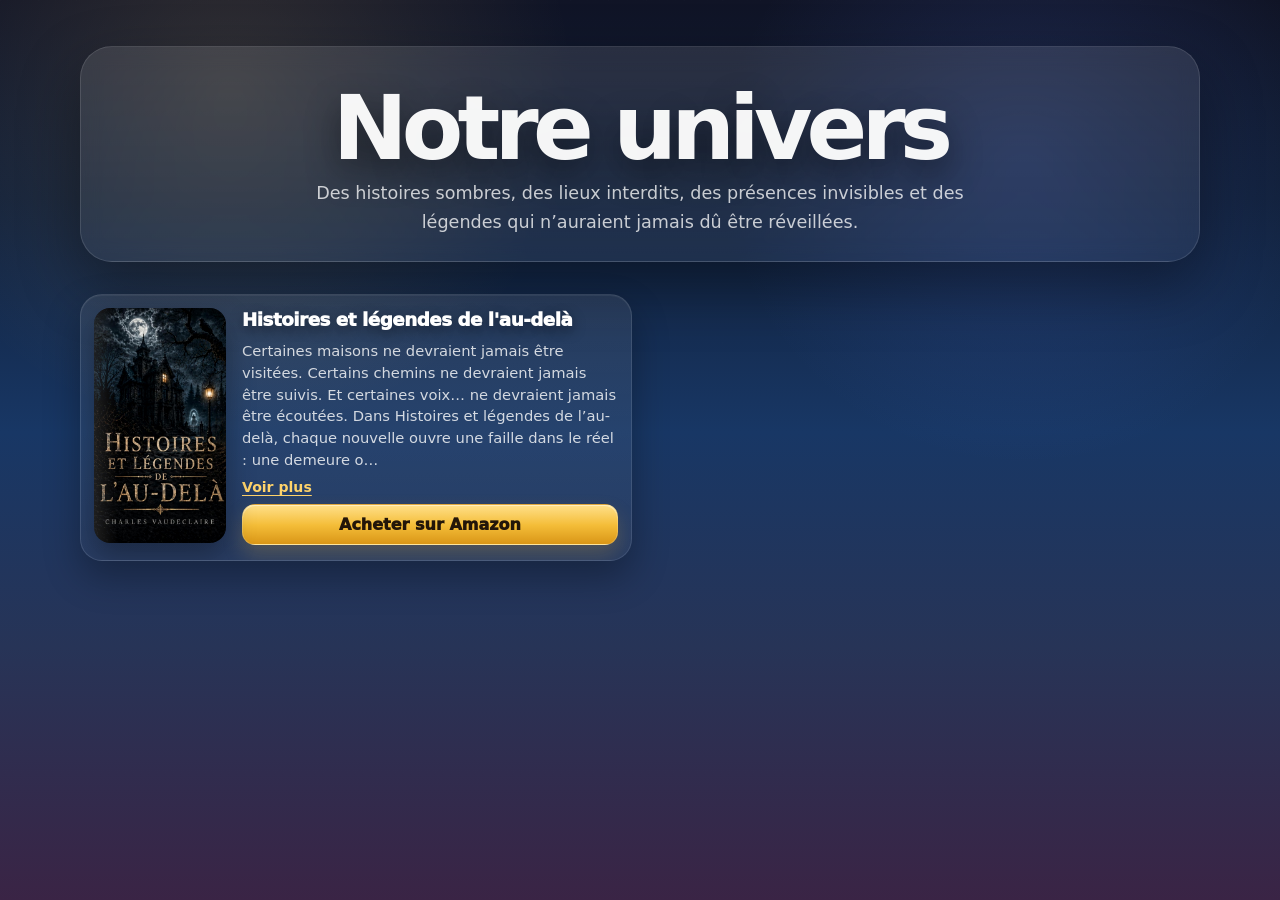
==== commit b0ceeb75: "d" ====
--- a/index.html
+++ b/index.html
@@ -3,7 +3,7 @@
 <head>
   <meta charset="utf-8" />
   <meta name="viewport" content="width=device-width,initial-scale=1,viewport-fit=cover" />
-  <title>Notre univers | VBoldStudio</title>
+  <title>Notre univers</title>
   <meta name="description" content="Découvrez notre univers d’horreur : romans, nouvelles et légendes sombres." />
   <link rel="stylesheet" href="css/style.css" />
 </head>
@@ -12,7 +12,6 @@
   <main class="page-shell">
     <section class="hero" aria-labelledby="mainTitle">
       <div class="hero-inner">
-        <div class="studio-pill">VBoldStudio</div>
         <h1 id="mainTitle">Notre univers</h1>
         <p class="hero-text">
           Des histoires sombres, des lieux interdits, des présences invisibles et des légendes qui n’auraient jamais dû être réveillées.
--- a/css/style.css
+++ b/css/style.css
@@ -65,21 +65,6 @@
   box-shadow:var(--vc-shadow);
   backdrop-filter:blur(10px);
   -webkit-backdrop-filter:blur(10px);
-}
-.studio-pill{
-  display:inline-flex;
-  align-items:center;
-  justify-content:center;
-  min-height:34px;
-  padding:7px 14px;
-  border-radius:999px;
-  color:rgba(255,255,255,.86);
-  background:rgba(0,0,0,.22);
-  border:1px solid rgba(255,255,255,.13);
-  font-size:.84rem;
-  font-weight:850;
-  letter-spacing:.08em;
-  text-transform:uppercase;
 }
 h1{
   margin:14px 0 10px;
